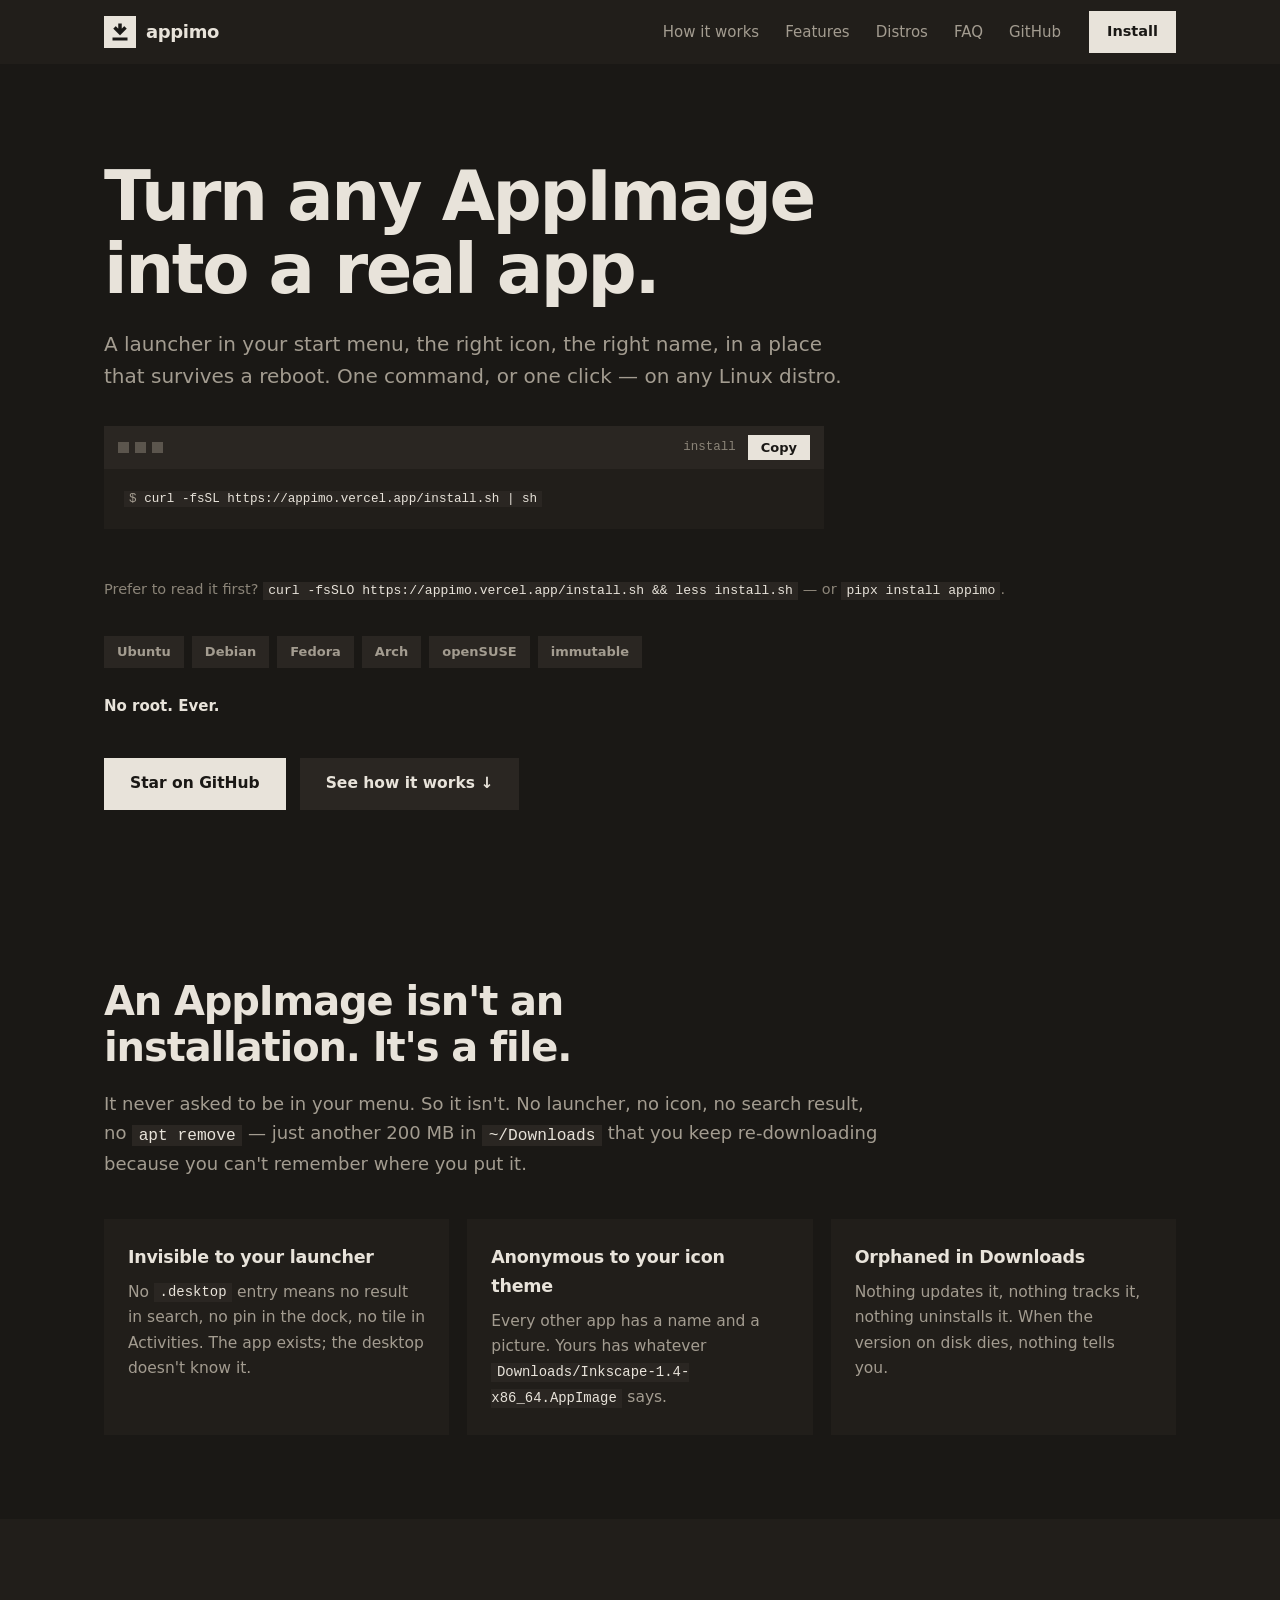
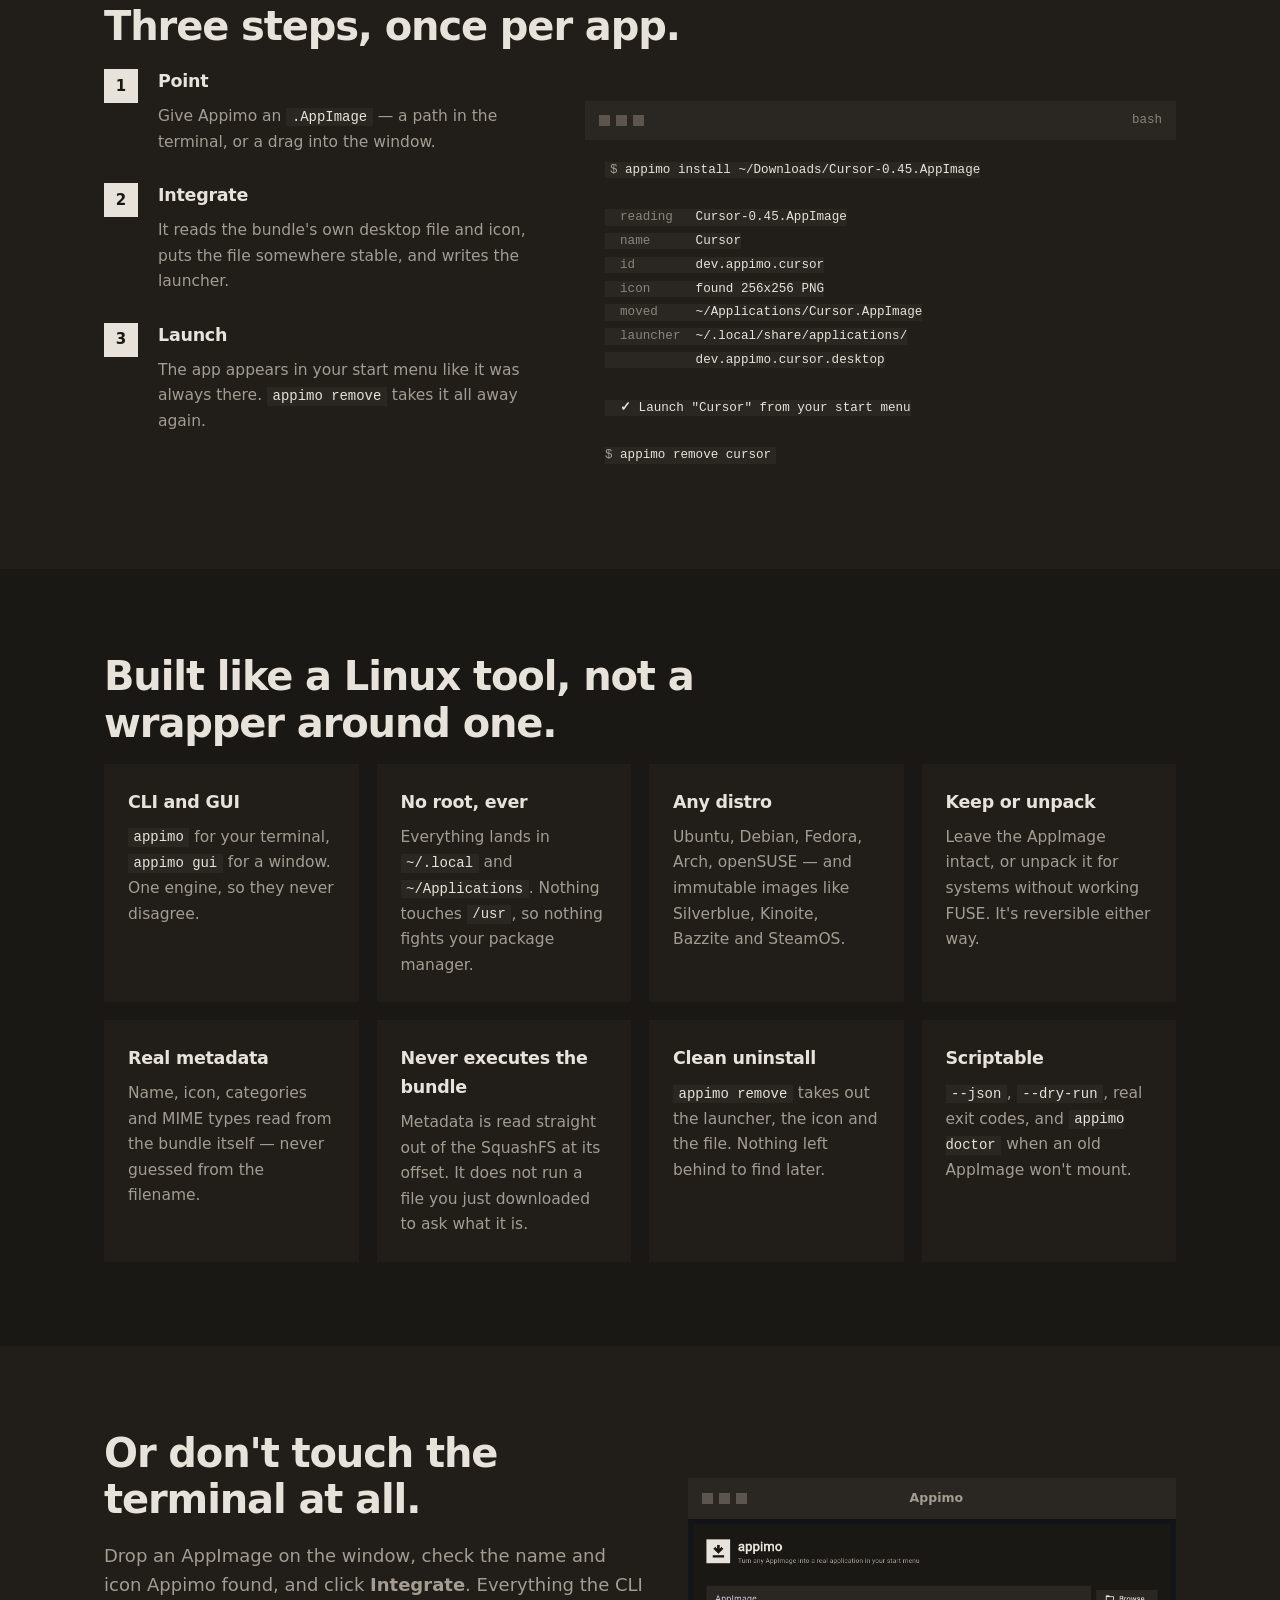
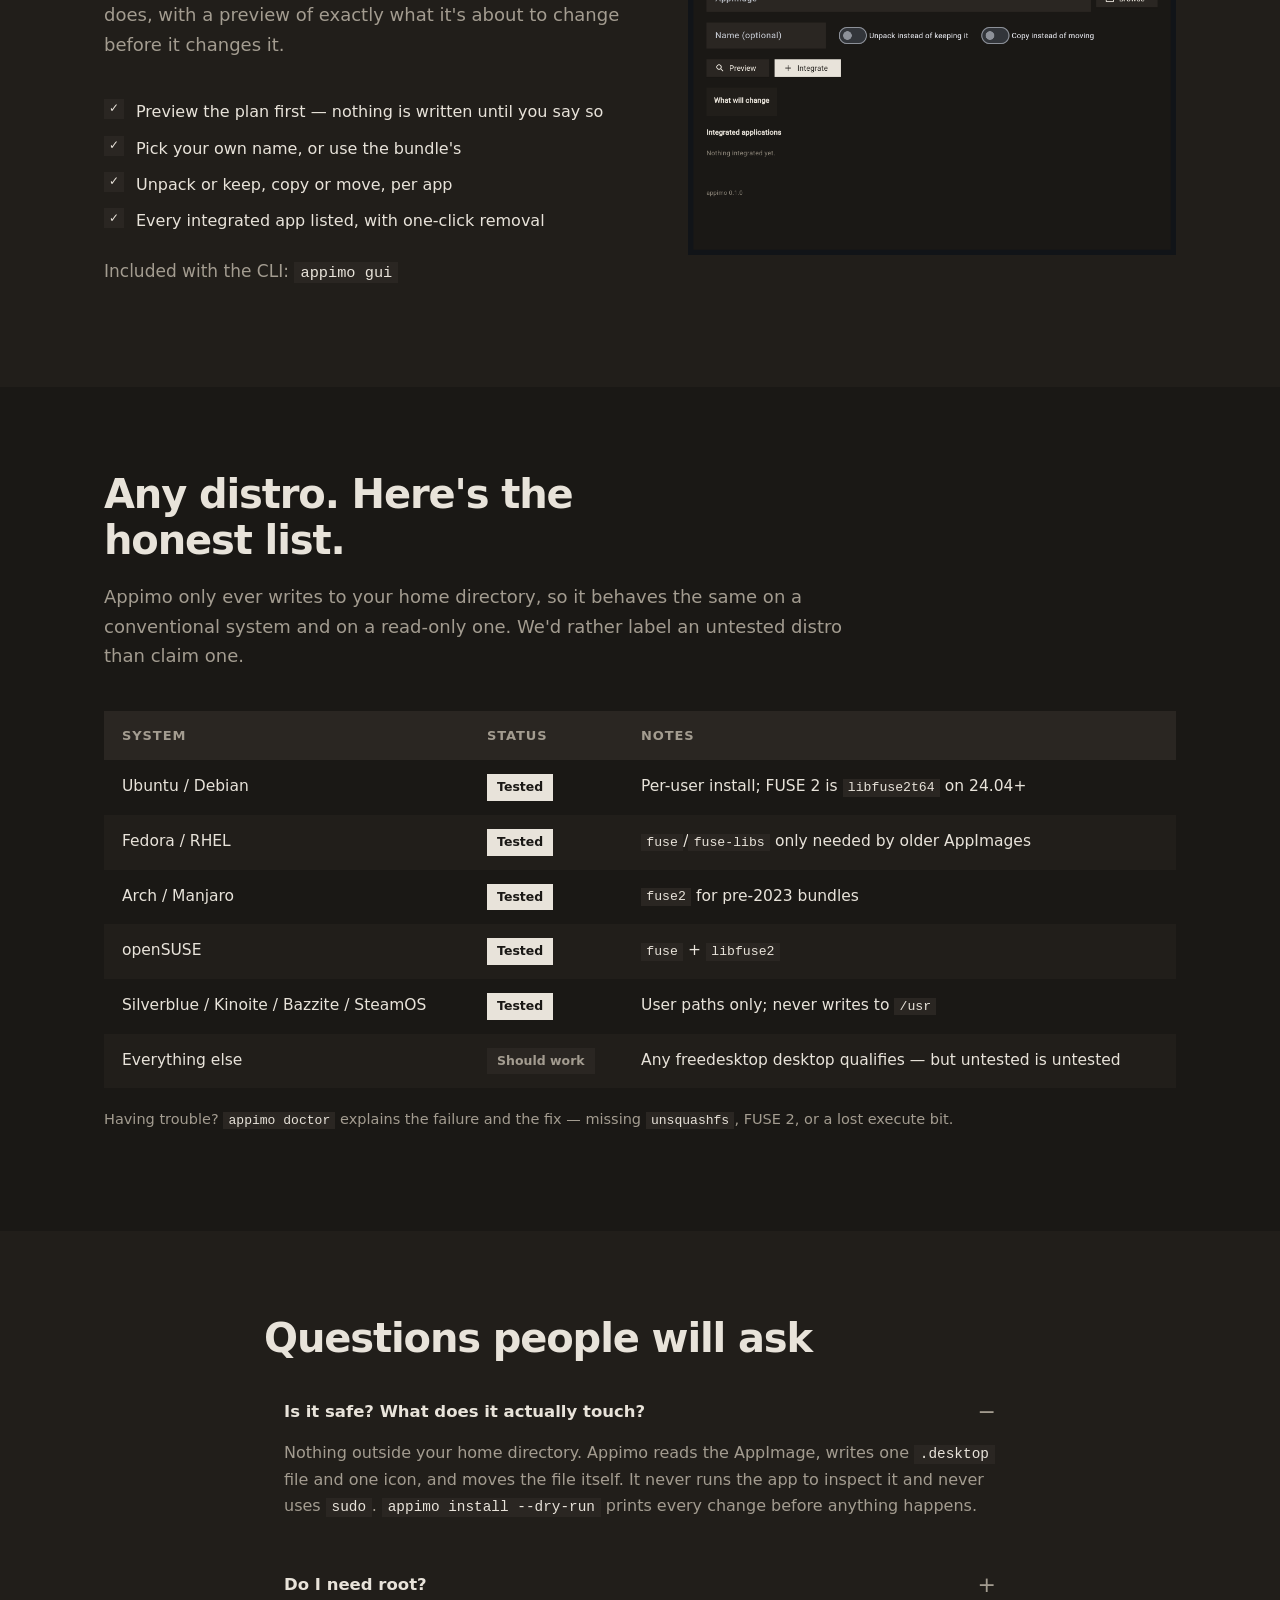
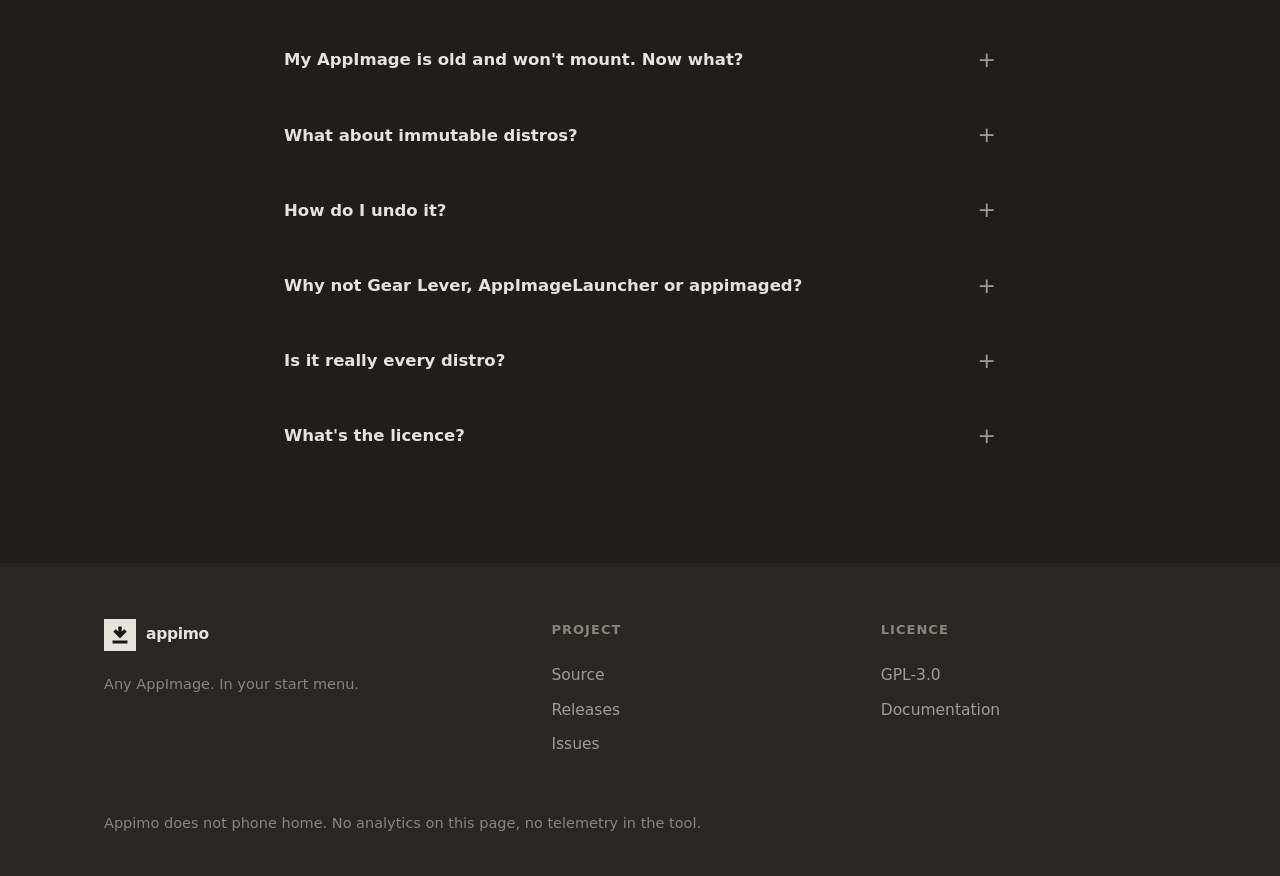
==== landing/index.html @ 6a542b8f "Appimo v0.1.0: CLI + GUI AppImage integrator, landing site, custom error pages - Fix icon extraction" ====
<!DOCTYPE html>
<html lang="en">
<head>
<meta charset="utf-8">
<meta name="viewport" content="width=device-width, initial-scale=1">
<title>Appimo — Turn any AppImage into a real app</title>
<meta name="description" content="Appimo gives any AppImage a launcher in your start menu, its own icon and a stable home. One command or one click, per-user, no root, on any Linux distro.">
<link rel="canonical" href="https://appimo.dev/">
<meta name="theme-color" content="#1A1815">

<meta property="og:type" content="website">
<meta property="og:url" content="https://appimo.dev/">
<meta property="og:title" content="Appimo — Turn any AppImage into a real app">
<meta property="og:description" content="A launcher in your start menu, the right icon, the right name. One command, or one click — on any Linux distro.">
<meta property="og:image" content="https://appimo.dev/assets/appimo-banner.png">
<meta property="og:image:width" content="1200">
<meta property="og:image:height" content="630">
<meta name="twitter:card" content="summary_large_image">
<meta name="twitter:title" content="Appimo — Turn any AppImage into a real app">
<meta name="twitter:description" content="A launcher in your start menu, the right icon, the right name. One command, or one click — on any Linux distro.">
<meta name="twitter:image" content="https://appimo.dev/assets/appimo-banner.png">

<link rel="icon" href="assets/favicon.svg" type="image/svg+xml">
<link rel="alternate icon" href="assets/favicon.ico" sizes="any">
<link rel="apple-touch-icon" href="assets/appimo-icon-180.png">
<link rel="manifest" href="site.webmanifest">
<link rel="stylesheet" href="styles.css">

<script type="application/ld+json">
{
  "@context": "https://schema.org",
  "@type": "SoftwareApplication",
  "name": "Appimo",
  "applicationCategory": "DeveloperApplication",
  "operatingSystem": "Linux",
  "license": "https://www.gnu.org/licenses/gpl-3.0.html",
  "description": "Turns any AppImage into a real, installed application with a launcher in the start menu.",
  "softwareVersion": "0.1.0",
  "offers": { "@type": "Offer", "price": "0", "priceCurrency": "USD" },
  "url": "https://appimo.dev/"
}
</script>
</head>
<body>

<a class="skip-link" href="#main">Skip to content</a>

<header class="site-header">
  <div class="wrap">
    <a class="brand" href="/">
      <img src="assets/appimo-icon-256.png" alt="" width="32" height="32">
      <span>appimo</span>
    </a>
    <nav class="nav" aria-label="Primary">
      <a href="#how">How it works</a>
      <a href="#features">Features</a>
      <a href="#distros">Distros</a>
      <a href="#faq">FAQ</a>
      <a href="https://github.com/appimo/appimo">GitHub</a>
    </nav>
    <a class="btn btn-primary btn-sm" href="#install">Install</a>
  </div>
</header>

<main id="main">

<!-- ── Hero ─────────────────────────────────────────────────────── -->
<section class="hero" id="install">
  <div class="wrap">
    <h1>Turn any AppImage<br>into a real app.</h1>

    <p class="lede">
      A launcher in your start menu, the right icon, the right name, in a place
      that survives a reboot. One command, or one click — on any Linux distro.
    </p>

    <div class="terminal" id="command">
      <div class="terminal-bar">
        <span class="dots" aria-hidden="true"><i></i><i></i><i></i></span>
        <span class="terminal-title">install</span>
        <button class="copy" type="button" data-copy="curl -fsSL https://appimo.vercel.app/install.sh | sh">
          <span class="copy-label">Copy</span>
        </button>
      </div>
      <pre><code><span class="prompt">$</span> curl -fsSL https://appimo.vercel.app/install.sh | sh</code></pre>
    </div>
    <p class="copy-status" role="status" aria-live="polite"></p>

    <p class="alt-install">
      Prefer to read it first?
      <code>curl -fsSLO https://appimo.vercel.app/install.sh &amp;&amp; less install.sh</code>
      — or <code>pipx install appimo</code>.
    </p>

    <ul class="chips" aria-label="Supported platforms">
      <li>Ubuntu</li><li>Debian</li><li>Fedora</li><li>Arch</li>
      <li>openSUSE</li><li>immutable</li>
    </ul>

    <p class="noroot">No root. Ever.</p>

    <div class="hero-cta">
      <a class="btn btn-primary" href="https://github.com/appimo/appimo">Star on GitHub</a>
      <a class="btn btn-ghost" href="#how">See how it works ↓</a>
    </div>
  </div>
</section>

<!-- ── Problem ──────────────────────────────────────────────────── -->
<section class="section" id="problem">
  <div class="wrap">
    <h2>An AppImage isn't an installation. It's a file.</h2>
    <p class="section-lede">
      It never asked to be in your menu. So it isn't. No launcher, no icon, no
      search result, no <code>apt remove</code> — just another 200 MB in
      <code>~/Downloads</code> that you keep re-downloading because you can't
      remember where you put it.
    </p>

    <div class="grid grid-3">
      <article class="card">
        <h3>Invisible to your launcher</h3>
        <p>No <code>.desktop</code> entry means no result in search, no pin in
        the dock, no tile in Activities. The app exists; the desktop doesn't
        know it.</p>
      </article>
      <article class="card">
        <h3>Anonymous to your icon theme</h3>
        <p>Every other app has a name and a picture. Yours has whatever
        <code>Downloads/Inkscape-1.4-x86_64.AppImage</code> says.</p>
      </article>
      <article class="card">
        <h3>Orphaned in Downloads</h3>
        <p>Nothing updates it, nothing tracks it, nothing uninstalls it. When
        the version on disk dies, nothing tells you.</p>
      </article>
    </div>
  </div>
</section>

<!-- ── How it works ─────────────────────────────────────────────── -->
<section class="section section-alt" id="how">
  <div class="wrap">
    <h2>Three steps, once per app.</h2>

    <div class="split">
      <ol class="steps">
        <li>
          <h3>Point</h3>
          <p>Give Appimo an <code>.AppImage</code> — a path in the terminal, or
          a drag into the window.</p>
        </li>
        <li>
          <h3>Integrate</h3>
          <p>It reads the bundle's own desktop file and icon, puts the file
          somewhere stable, and writes the launcher.</p>
        </li>
        <li>
          <h3>Launch</h3>
          <p>The app appears in your start menu like it was always there.
          <code>appimo remove</code> takes it all away again.</p>
        </li>
      </ol>

      <div class="terminal terminal-tall">
        <div class="terminal-bar">
          <span class="dots" aria-hidden="true"><i></i><i></i><i></i></span>
          <span class="terminal-title">bash</span>
        </div>
        <pre><code><span class="prompt">$</span> appimo install ~/Downloads/Cursor-0.45.AppImage

  <span class="k">reading</span>   Cursor-0.45.AppImage
  <span class="k">name</span>      Cursor
  <span class="k">id</span>        dev.appimo.cursor
  <span class="k">icon</span>      found 256x256 PNG
  <span class="k">moved</span>     ~/Applications/Cursor.AppImage
  <span class="k">launcher</span>  ~/.local/share/applications/
            dev.appimo.cursor.desktop

  <span class="ok">✓</span> Launch "Cursor" from your start menu

<span class="prompt">$</span> appimo remove cursor</code></pre>
      </div>
    </div>
  </div>
</section>

<!-- ── Features ─────────────────────────────────────────────────── -->
<section class="section" id="features">
  <div class="wrap">
    <h2>Built like a Linux tool, not a wrapper around one.</h2>

    <div class="grid grid-4">
      <article class="card">
        <h3>CLI and GUI</h3>
        <p><code>appimo</code> for your terminal, <code>appimo gui</code> for a
        window. One engine, so they never disagree.</p>
      </article>
      <article class="card">
        <h3>No root, ever</h3>
        <p>Everything lands in <code>~/.local</code> and
        <code>~/Applications</code>. Nothing touches <code>/usr</code>, so
        nothing fights your package manager.</p>
      </article>
      <article class="card">
        <h3>Any distro</h3>
        <p>Ubuntu, Debian, Fedora, Arch, openSUSE — and immutable images like
        Silverblue, Kinoite, Bazzite and SteamOS.</p>
      </article>
      <article class="card">
        <h3>Keep or unpack</h3>
        <p>Leave the AppImage intact, or unpack it for systems without working
        FUSE. It's reversible either way.</p>
      </article>
      <article class="card">
        <h3>Real metadata</h3>
        <p>Name, icon, categories and MIME types read from the bundle itself —
        never guessed from the filename.</p>
      </article>
      <article class="card">
        <h3>Never executes the bundle</h3>
        <p>Metadata is read straight out of the SquashFS at its offset. It does
        not run a file you just downloaded to ask what it is.</p>
      </article>
      <article class="card">
        <h3>Clean uninstall</h3>
        <p><code>appimo remove</code> takes out the launcher, the icon and the
        file. Nothing left behind to find later.</p>
      </article>
      <article class="card">
        <h3>Scriptable</h3>
        <p><code>--json</code>, <code>--dry-run</code>, real exit codes, and
        <code>appimo doctor</code> when an old AppImage won't mount.</p>
      </article>
    </div>
  </div>
</section>

<!-- ── GUI ──────────────────────────────────────────────────────── -->
<section class="section section-alt" id="gui">
  <div class="wrap">
    <div class="split split-reverse">
      <div>
        <h2>Or don't touch the terminal at all.</h2>
        <p class="section-lede">
          Drop an AppImage on the window, check the name and icon Appimo found,
          and click <strong>Integrate</strong>. Everything the CLI does, with a
          preview of exactly what it's about to change before it changes it.
        </p>
        <ul class="ticks">
          <li>Preview the plan first — nothing is written until you say so</li>
          <li>Pick your own name, or use the bundle's</li>
          <li>Unpack or keep, copy or move, per app</li>
          <li>Every integrated app listed, with one-click removal</li>
        </ul>
        <p class="muted">Included with the CLI: <code>appimo gui</code></p>
      </div>

      <figure class="window shot">
        <div class="window-bar">
          <span class="dots" aria-hidden="true"><i></i><i></i><i></i></span>
          <span class="window-title">Appimo</span>
        </div>
        <img src="assets/appimo-gui.png" width="900" height="620"
             alt="The Appimo graphical interface: a field to choose an AppImage, options to unpack or copy it, Preview and Integrate buttons, a panel showing what will change, and the list of integrated applications."
             loading="lazy" decoding="async">
      </figure>
    </div>
  </div>
</section>

<!-- ── Distros ──────────────────────────────────────────────────── -->
<section class="section" id="distros">
  <div class="wrap">
    <h2>Any distro. Here's the honest list.</h2>
    <p class="section-lede">
      Appimo only ever writes to your home directory, so it behaves the same on
      a conventional system and on a read-only one. We'd rather label an
      untested distro than claim one.
    </p>

    <div class="table-scroll">
      <table>
        <thead>
          <tr><th scope="col">System</th><th scope="col">Status</th><th scope="col">Notes</th></tr>
        </thead>
        <tbody>
          <tr><td>Ubuntu / Debian</td><td><span class="tag tag-ok">Tested</span></td><td>Per-user install; FUSE 2 is <code>libfuse2t64</code> on 24.04+</td></tr>
          <tr><td>Fedora / RHEL</td><td><span class="tag tag-ok">Tested</span></td><td><code>fuse</code>/<code>fuse-libs</code> only needed by older AppImages</td></tr>
          <tr><td>Arch / Manjaro</td><td><span class="tag tag-ok">Tested</span></td><td><code>fuse2</code> for pre-2023 bundles</td></tr>
          <tr><td>openSUSE</td><td><span class="tag tag-ok">Tested</span></td><td><code>fuse</code> + <code>libfuse2</code></td></tr>
          <tr><td>Silverblue / Kinoite / Bazzite / SteamOS</td><td><span class="tag tag-ok">Tested</span></td><td>User paths only; never writes to <code>/usr</code></td></tr>
          <tr><td>Everything else</td><td><span class="tag tag-mid">Should work</span></td><td>Any freedesktop desktop qualifies — but untested is untested</td></tr>
        </tbody>
      </table>
    </div>

    <p class="muted small">
      Having trouble? <code>appimo doctor</code> explains the failure and the
      fix — missing <code>unsquashfs</code>, FUSE 2, or a lost execute bit.
    </p>
  </div>
</section>

<!-- ── FAQ ──────────────────────────────────────────────────────── -->
<section class="section section-alt" id="faq">
  <div class="wrap wrap-narrow">
    <h2>Questions people will ask</h2>

    <details class="faq" open>
      <summary>Is it safe? What does it actually touch?</summary>
      <p>Nothing outside your home directory. Appimo reads the AppImage, writes
      one <code>.desktop</code> file and one icon, and moves the file itself.
      It never runs the app to inspect it and never uses <code>sudo</code>.
      <code>appimo install --dry-run</code> prints every change before
      anything happens.</p>
    </details>

    <details class="faq">
      <summary>Do I need root?</summary>
      <p>No. That's a hard rule, not a preference. A GUI app running as root is
      a security problem, and it creates root-owned files in your home
      directory. Appimo refuses to run as root rather than risk either.</p>
    </details>

    <details class="faq">
      <summary>My AppImage is old and won't mount. Now what?</summary>
      <p>FUSE 2 was dropped from some newer systems, and pre-2023 AppImages
      still want it. Appimo detects that and offers <code>--extract</code>
      instead of mount, or tells you which FUSE package your distro needs.
      <code>appimo doctor</code> explains the failure instead of dumping a
      mount error.</p>
    </details>

    <details class="faq">
      <summary>What about immutable distros?</summary>
      <p>That's the case Appimo is designed around: everything is per-user, so
      it works the same on Silverblue or Bazzite as it does on Arch. Only your
      application file's location changes. Nothing writes to <code>/usr</code>.</p>
    </details>

    <details class="faq">
      <summary>How do I undo it?</summary>
      <p><code>appimo remove &lt;name&gt;</code>. The launcher, the icon and
      the AppImage go away. Keep the file with <code>--keep-files</code>.</p>
    </details>

    <details class="faq">
      <summary>Why not Gear Lever, AppImageLauncher or appimaged?</summary>
      <p>They're good, and we've learned from them. Gear Lever is a GUI that
      also has a CLI; AppImageLauncher installs as a system package with deep
      hooks; <code>appimaged</code> watches directories behind your back.
      Appimo's bet is different: a first-class CLI for scripted and headless
      use, a GUI for everyone else, everything per-user, explicit about what it
      changes, and honest when it can't.</p>
    </details>

    <details class="faq">
      <summary>Is it really every distro?</summary>
      <p>It should be: only the freedesktop XDG directories are involved, which
      every desktop honours. The table above separates what we've actually
      tested from what we merely expect to work, and we'll update it as
      reports come in.</p>
    </details>

    <details class="faq">
      <summary>What's the licence?</summary>
      <p>GPL-3.0. Fork it, package it, ship it. See
      <a href="https://github.com/appimo/appimo">the repository</a>.</p>
    </details>
  </div>
</section>

</main>

<footer class="site-footer">
  <div class="wrap">
    <div class="footer-grid">
      <div>
        <a class="brand" href="/">
          <img src="assets/appimo-icon-256.png" alt="" width="32" height="32">
          <span>appimo</span>
        </a>
        <p class="muted small">Any AppImage. In your start menu.</p>
      </div>
      <nav aria-label="Docs">
        <h4>Project</h4>
        <a href="https://github.com/appimo/appimo">Source</a>
        <a href="https://github.com/appimo/appimo/releases">Releases</a>
        <a href="https://github.com/appimo/appimo/issues">Issues</a>
      </nav>
      <nav aria-label="Legal">
        <h4>Licence</h4>
        <a href="https://www.gnu.org/licenses/gpl-3.0.html">GPL-3.0</a>
        <a href="https://github.com/appimo/appimo/blob/main/docs/">Documentation</a>
      </nav>
    </div>
    <p class="muted small footer-note">
      Appimo does not phone home. No analytics on this page, no telemetry in the
      tool.
    </p>
  </div>
</footer>

<script src="app.js" defer></script>
</body>
</html>
---- landing/styles.css ----
/* Appimo — landing page
 *
 * Design language: flat, sharp corners, no borders, no shadows, no gradients,
 * one warm monochrome hue family on dark surfaces.
 *
 * Separation is achieved by tone steps (--bg -> --surface -> --surface-2) and
 * spacing, never by outlines. Contrast is verified against WCAG AA:
 *   paper  #E8E3DA on bg  #1A1815  = 7.96:1
 *   muted  #A39C90 on bg  #1A1815  = 5.50:1
 *   faint  #8B8478 on bg  #1A1815  = 4.72:1
 */

:root {
  /* The whole palette. One hue family, warm neutral, no accent colour. */
  --bg: #1A1815;
  --surface: #211E1A;
  --surface-2: #2A2622;
  --paper: #E8E3DA;
  --muted: #A39C90;
  --faint: #8B8478;
  --on-paper: #1A1815;

  --wrap: 1120px;

  --font: system-ui, -apple-system, "Segoe UI", Roboto, "Noto Sans", Ubuntu,
    Cantarell, "Helvetica Neue", Arial, sans-serif;
  --mono: ui-monospace, SFMono-Regular, "SF Mono", Menlo, Consolas,
    "Liberation Mono", monospace;
}

*, *::before, *::after { box-sizing: border-box; }

html {
  scroll-behavior: smooth;
  -webkit-text-size-adjust: 100%;
}

@media (prefers-reduced-motion: reduce) {
  html { scroll-behavior: auto; }
  *, *::before, *::after {
    animation-duration: 0.01ms !important;
    transition-duration: 0.01ms !important;
  }
}

body {
  margin: 0;
  font-family: var(--font);
  font-size: 17px;
  line-height: 1.65;
  color: var(--paper);
  background: var(--bg);
  -webkit-font-smoothing: antialiased;
}

img { max-width: 100%; height: auto; display: block; }

a { color: var(--paper); text-decoration: underline; text-underline-offset: 3px; }
a:hover { color: var(--muted); }

code {
  font-family: var(--mono);
  font-size: 0.9em;
  background: var(--surface-2);
  color: var(--paper);
  padding: 0.1em 0.4em;
}

:focus-visible {
  outline: 2px solid var(--paper);
  outline-offset: 3px;
}

.skip-link {
  position: absolute;
  left: -9999px;
  top: 0;
  background: var(--paper);
  color: var(--on-paper);
  padding: 10px 18px;
  font-weight: 600;
  z-index: 100;
}
.skip-link:focus { left: 0; }

.wrap { max-width: var(--wrap); margin: 0 auto; padding: 0 24px; }
.wrap-narrow { max-width: 800px; }

/* ── Header ─────────────────────────────────────────────────────── */

.site-header {
  position: sticky;
  top: 0;
  z-index: 50;
  background: var(--surface);
}

.site-header .wrap {
  display: flex;
  align-items: center;
  gap: 28px;
  height: 64px;
}

.brand {
  display: inline-flex;
  align-items: center;
  gap: 10px;
  font-weight: 700;
  font-size: 18px;
  letter-spacing: -0.02em;
  color: var(--paper);
  text-decoration: none;
}
.brand:hover { color: var(--muted); }

.nav {
  display: flex;
  gap: 26px;
  margin-left: auto;
  font-size: 15px;
}
.nav a { color: var(--muted); text-decoration: none; }
.nav a:hover { color: var(--paper); }

/* ── Buttons ────────────────────────────────────────────────────── */

.btn {
  display: inline-flex;
  align-items: center;
  justify-content: center;
  gap: 8px;
  padding: 13px 26px;
  font-size: 15.5px;
  font-weight: 600;
  font-family: inherit;
  text-decoration: none;
  cursor: pointer;
  border: 0;
  border-radius: 0;
  transition: opacity 0.12s ease;
}
.btn:hover { transform: none; }

/* Flat: a solid block of the light tone. No gradient, no shadow. */
.btn-primary { background: var(--paper); color: var(--on-paper); }
.btn-primary:hover { color: var(--on-paper); opacity: 0.84; }

.btn-ghost { background: var(--surface-2); color: var(--paper); }
.btn-ghost:hover { color: var(--paper); opacity: 0.8; }

.btn-sm { padding: 9px 18px; font-size: 14.5px; }

/* ── Hero ───────────────────────────────────────────────────────── */

.hero {
  background: var(--bg);
  color: var(--paper);
  padding: 96px 0 84px;
}

.pill {
  display: inline-block;
  font-size: 12.5px;
  font-weight: 600;
  letter-spacing: 0.04em;
  padding: 6px 14px;
  background: var(--surface-2);
  color: var(--muted);
}

.hero h1 {
  font-size: clamp(2.5rem, 6.2vw, 4.3rem);
  line-height: 1.06;
  letter-spacing: -0.035em;
  font-weight: 750;
  margin: 0;
  max-width: 16ch;
  color: var(--paper);
}

.lede {
  font-size: clamp(1.05rem, 1.7vw, 1.25rem);
  line-height: 1.6;
  color: var(--muted);
  max-width: 60ch;
  margin: 22px 0 0;
}

.hero-cta { display: flex; flex-wrap: wrap; gap: 14px; margin-top: 40px; }

.chips {
  display: flex;
  flex-wrap: wrap;
  gap: 8px;
  list-style: none;
  padding: 0;
  margin: 34px 0 0;
}
.chips li {
  font-size: 13px;
  font-weight: 600;
  padding: 5px 13px;
  background: var(--surface-2);
  color: var(--muted);
}

.noroot {
  margin: 26px 0 0;
  font-weight: 700;
  font-size: 15px;
  color: var(--paper);
}

/* ── Terminal ───────────────────────────────────────────────────── */

.terminal {
  background: var(--surface);
  overflow: hidden;
  margin-top: 34px;
  max-width: 720px;
}

.terminal-bar {
  display: flex;
  align-items: center;
  gap: 12px;
  padding: 9px 14px;
  background: var(--surface-2);
}

/* Monochrome: the window dots lose their traffic-light colours. */
.dots { display: inline-flex; gap: 6px; }
.dots i {
  width: 11px;
  height: 11px;
  background: var(--faint);
  opacity: 0.5;
}

.terminal-title {
  font-family: var(--mono);
  font-size: 12.5px;
  color: var(--faint);
  margin-left: auto;
}

.copy {
  font-family: inherit;
  font-size: 13px;
  font-weight: 600;
  color: var(--on-paper);
  background: var(--paper);
  border: 0;
  padding: 5px 13px;
  cursor: pointer;
  transition: opacity 0.15s ease;
}
.copy:hover { opacity: 0.84; }
.copy.is-done { background: var(--muted); }

.terminal pre {
  margin: 0;
  padding: 18px 20px;
  overflow-x: auto;
  font-family: var(--mono);
  font-size: 14px;
  line-height: 1.7;
  color: var(--paper);
}
.terminal .prompt { color: var(--muted); user-select: none; }
.terminal .k { color: var(--faint); }
.terminal .ok { color: var(--paper); font-weight: 700; }

.terminal-tall { max-width: none; }

.copy-status {
  min-height: 1.4em;
  margin: 10px 0 0;
  font-size: 14px;
  color: var(--muted);
}

.alt-install {
  margin: 20px 0 0;
  font-size: 14.5px;
  color: var(--faint);
}
.alt-install code { background: var(--surface-2); color: var(--paper); }

/* ── Sections ───────────────────────────────────────────────────── */

.section { padding: 84px 0; background: var(--bg); }
.section-alt { background: var(--surface); }

h2 {
  font-size: clamp(1.75rem, 3.2vw, 2.5rem);
  line-height: 1.16;
  letter-spacing: -0.028em;
  font-weight: 720;
  margin: 0 0 18px;
  max-width: 22ch;
  color: var(--paper);
}

.section-lede {
  font-size: 18px;
  color: var(--muted);
  max-width: 68ch;
  margin: 0 0 40px;
}

h3 {
  font-size: 17.5px;
  font-weight: 650;
  letter-spacing: -0.015em;
  margin: 0 0 8px;
  color: var(--paper);
}

.muted { color: var(--muted); }
.small { font-size: 14.5px; }

/* ── Grids and cards ────────────────────────────────────────────── */

.grid { display: grid; gap: 18px; }
.grid-3 { grid-template-columns: repeat(auto-fit, minmax(260px, 1fr)); }
.grid-4 { grid-template-columns: repeat(auto-fit, minmax(230px, 1fr)); }

/* Tone step, not an outline. */
.card {
  background: var(--surface);
  padding: 24px;
}
.section-alt .card { background: var(--bg); }

.card p { margin: 0; font-size: 15.5px; color: var(--muted); }

/* ── Split layouts ──────────────────────────────────────────────── */

.split {
  display: grid;
  grid-template-columns: 0.85fr 1.15fr;
  gap: 44px;
  align-items: start;
}
.split-reverse { grid-template-columns: 1.05fr 0.95fr; align-items: center; }

@media (max-width: 900px) {
  .split, .split-reverse { grid-template-columns: 1fr; gap: 34px; }
  .nav { display: none; }
  .hero { padding: 64px 0 56px; }
}

.steps {
  list-style: none;
  counter-reset: step;
  padding: 0;
  margin: 0;
  display: grid;
  gap: 26px;
}
.steps li {
  counter-increment: step;
  position: relative;
  padding-left: 54px;
}
.steps li::before {
  content: counter(step);
  position: absolute;
  left: 0;
  top: 2px;
  width: 34px;
  height: 34px;
  background: var(--paper);
  color: var(--on-paper);
  font-weight: 700;
  font-size: 15px;
  display: grid;
  place-items: center;
}
.steps p { margin: 0; font-size: 15.5px; color: var(--muted); }

/* ── Window / screenshot ────────────────────────────────────────── */

.window {
  margin: 0;
  background: var(--surface-2);
  overflow: hidden;
}
.window-bar {
  display: flex;
  align-items: center;
  gap: 12px;
  padding: 10px 14px;
  background: var(--surface-2);
}
.window-title {
  font-size: 12.5px;
  color: var(--muted);
  font-weight: 600;
  margin: 0 auto;
  transform: translateX(-24px);
}

/* ── Ticks ──────────────────────────────────────────────────────── */

.ticks { list-style: none; padding: 0; margin: 0 0 22px; display: grid; gap: 10px; }
.ticks li {
  position: relative;
  padding-left: 32px;
  font-size: 16px;
  color: var(--paper);
}
.ticks li::before {
  content: "✓";
  position: absolute;
  left: 0;
  top: 0;
  width: 20px;
  height: 20px;
  background: var(--surface-2);
  color: var(--paper);
  font-size: 12px;
  font-weight: 700;
  display: grid;
  place-items: center;
}

/* ── Table ──────────────────────────────────────────────────────── */

.table-scroll { overflow-x: auto; margin-bottom: 20px; }

table {
  width: 100%;
  border-collapse: collapse;
  background: var(--bg);
  font-size: 15.5px;
}
th, td {
  text-align: left;
  padding: 14px 18px;
  vertical-align: top;
}
th {
  background: var(--surface-2);
  font-size: 13px;
  text-transform: uppercase;
  letter-spacing: 0.07em;
  color: var(--muted);
}
/* Zebra tone instead of row rules. */
tbody tr:nth-child(even) { background: var(--surface); }
td code { font-size: 0.85em; }

.tag {
  display: inline-block;
  font-size: 12.5px;
  font-weight: 700;
  padding: 3px 10px;
  white-space: nowrap;
}
/* Monochrome hierarchy: solid = confirmed, recessed = expected. */
.tag-ok { background: var(--paper); color: var(--on-paper); }
.tag-mid { background: var(--surface-2); color: var(--muted); }

/* ── FAQ ────────────────────────────────────────────────────────── */

.faq {
  background: var(--surface);
  padding: 4px 20px;
  margin-bottom: 10px;
}
.faq summary {
  cursor: pointer;
  font-weight: 650;
  font-size: 16.5px;
  padding: 15px 0;
  list-style: none;
  position: relative;
  padding-right: 30px;
  color: var(--paper);
}
.faq summary::-webkit-details-marker { display: none; }
.faq summary::after {
  content: "+";
  position: absolute;
  right: 0;
  top: 50%;
  transform: translateY(-50%);
  font-size: 22px;
  color: var(--muted);
  font-weight: 400;
}
.faq[open] summary::after { content: "−"; }
.faq p { margin: 0 0 18px; color: var(--muted); font-size: 16px; }
.faq a { color: var(--paper); }

/* ── Footer ─────────────────────────────────────────────────────── */

.site-footer {
  background: var(--surface-2);
  color: var(--muted);
  padding: 56px 0 40px;
}
.site-footer .brand { color: var(--paper); }
.site-footer .brand:hover { color: var(--muted); }

.footer-grid {
  display: grid;
  grid-template-columns: 1.4fr 1fr 1fr;
  gap: 34px;
  padding-bottom: 30px;
}
.footer-grid h4 {
  font-size: 13px;
  text-transform: uppercase;
  letter-spacing: 0.08em;
  color: var(--faint);
  margin: 0 0 14px;
}
.footer-grid nav { display: flex; flex-direction: column; gap: 9px; }
.footer-grid a { color: var(--muted); text-decoration: none; font-size: 15.5px; }
.footer-grid a:hover { color: var(--paper); }
.footer-grid .muted { color: var(--faint); }  .footer-note { margin: 24px 0 0; color: var(--faint); }

/* ── Not-found page (404 / 203) ──────────────────────────────── */

.not-found {
  min-height: 60vh;
  display: flex;
  align-items: center;
  padding: 96px 0 72px;
}

.not-found h1 {
  margin: 22px 0 0;
  font-size: clamp(2rem, 5vw, 3.2rem);
  line-height: 1.1;
  letter-spacing: -0.03em;
  font-weight: 740;
  color: var(--paper);
}

.not-found .btn { margin-top: 34px; }

.not-found .btn + .btn { margin-left: 12px; }

@media (max-width: 600px) {
  .not-found .btn + .btn { margin-left: 0; margin-top: 12px; }
  .not-found { padding: 72px 0 56px; }
}

@media (max-width: 760px) {
  .footer-grid { grid-template-columns: 1fr; gap: 26px; }
  body { font-size: 16px; }
  .section { padding: 60px 0; }
}
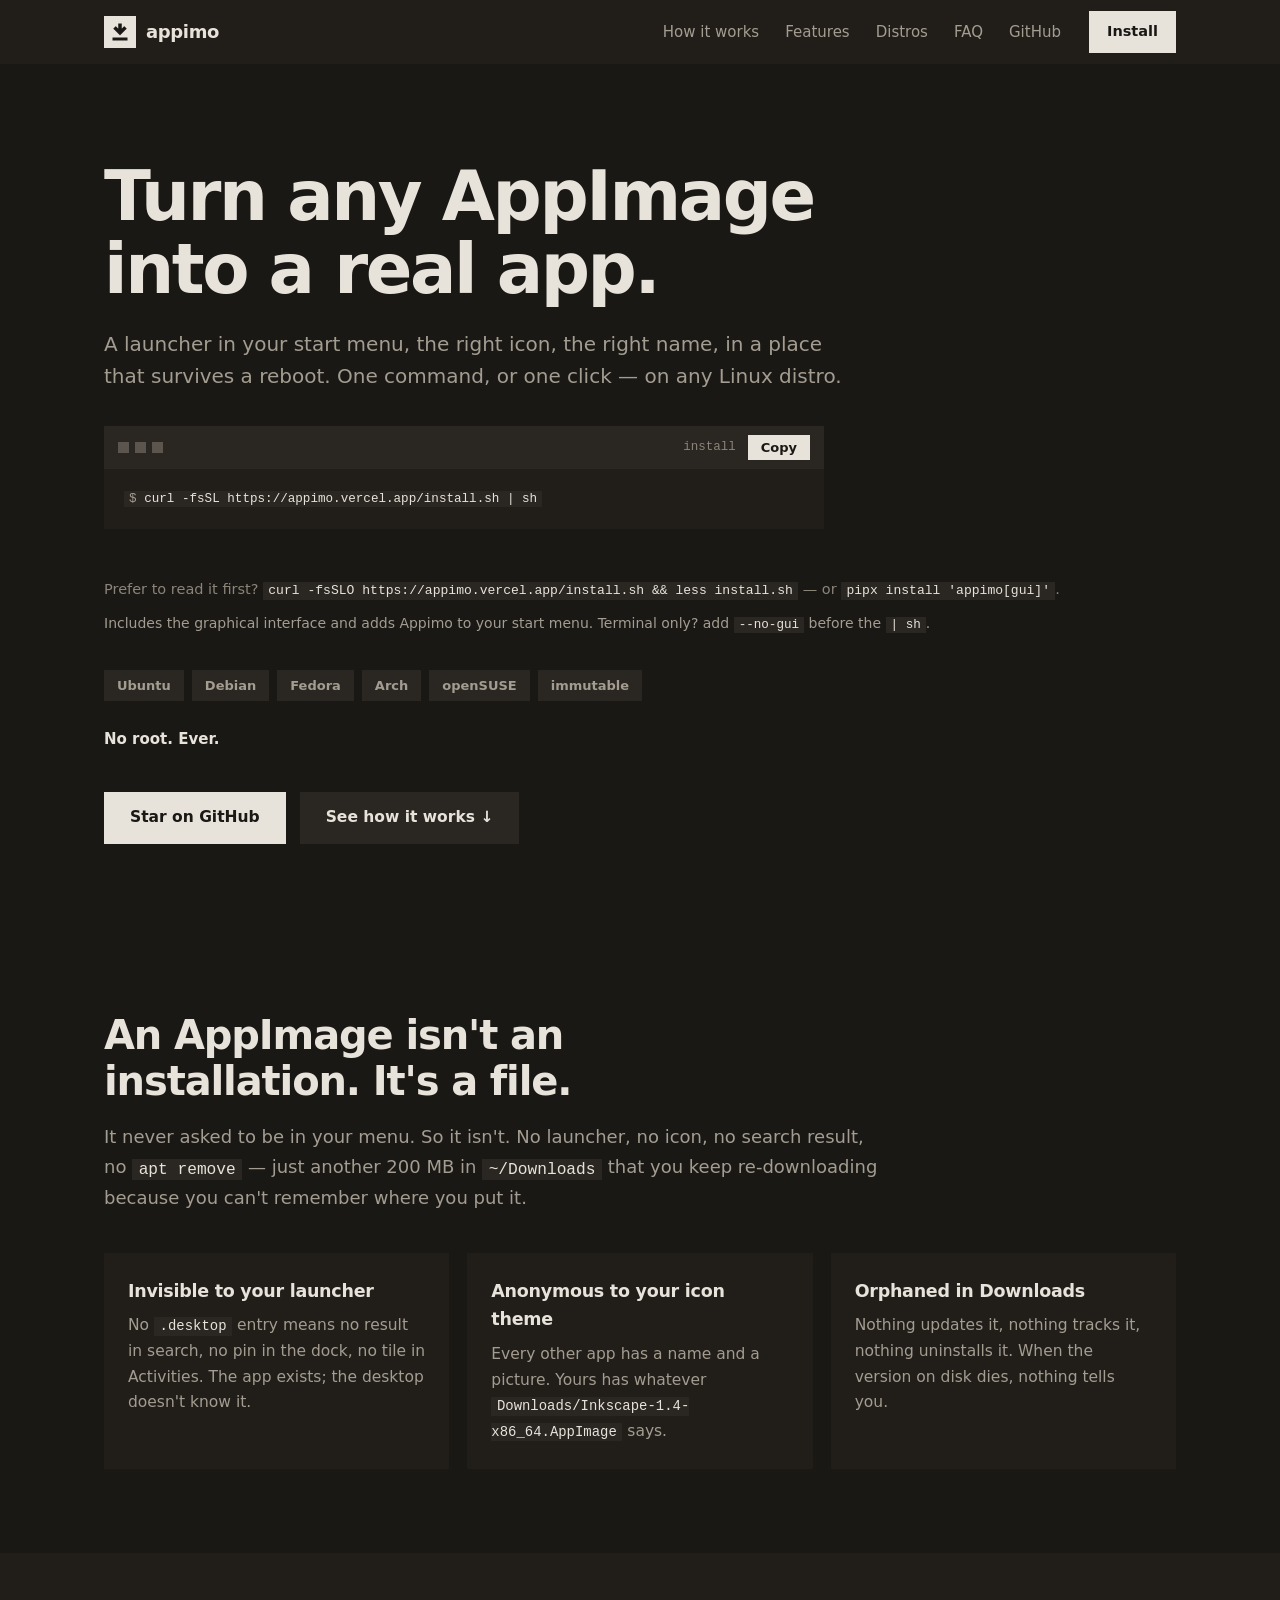
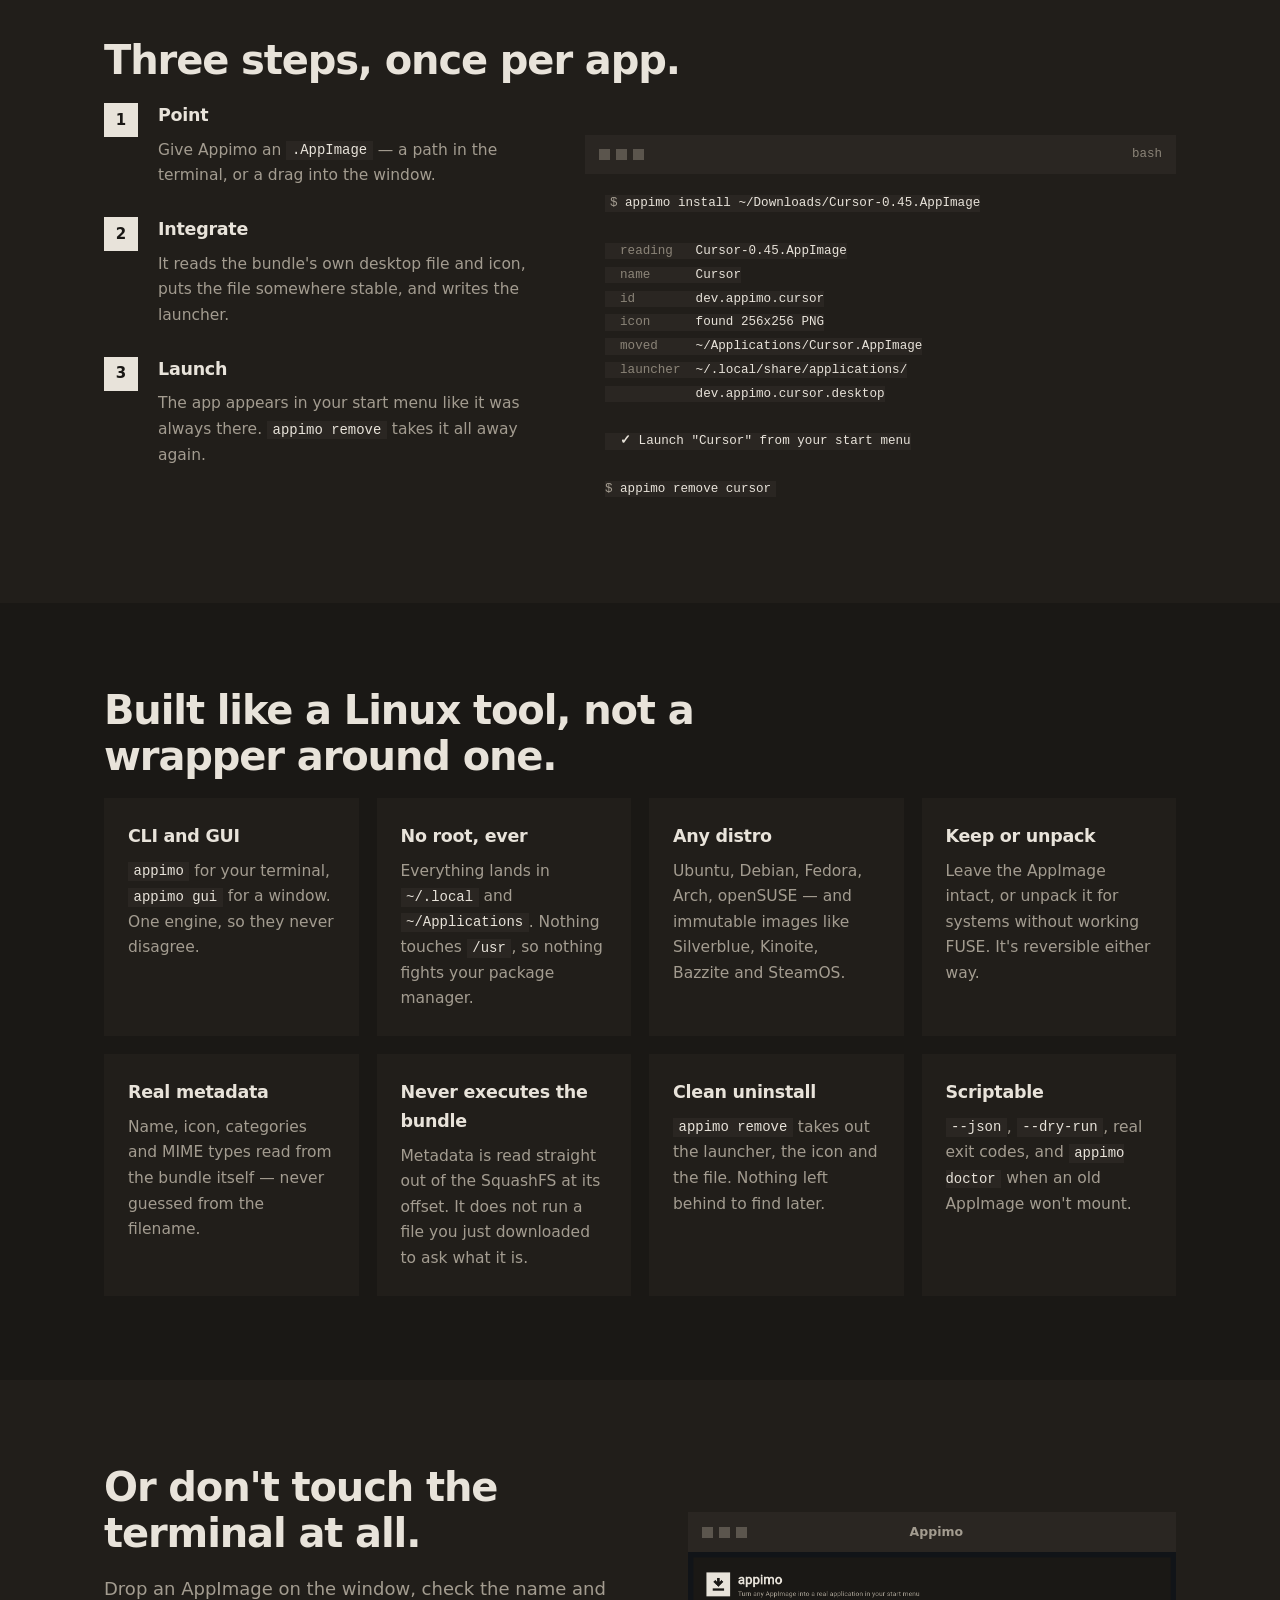
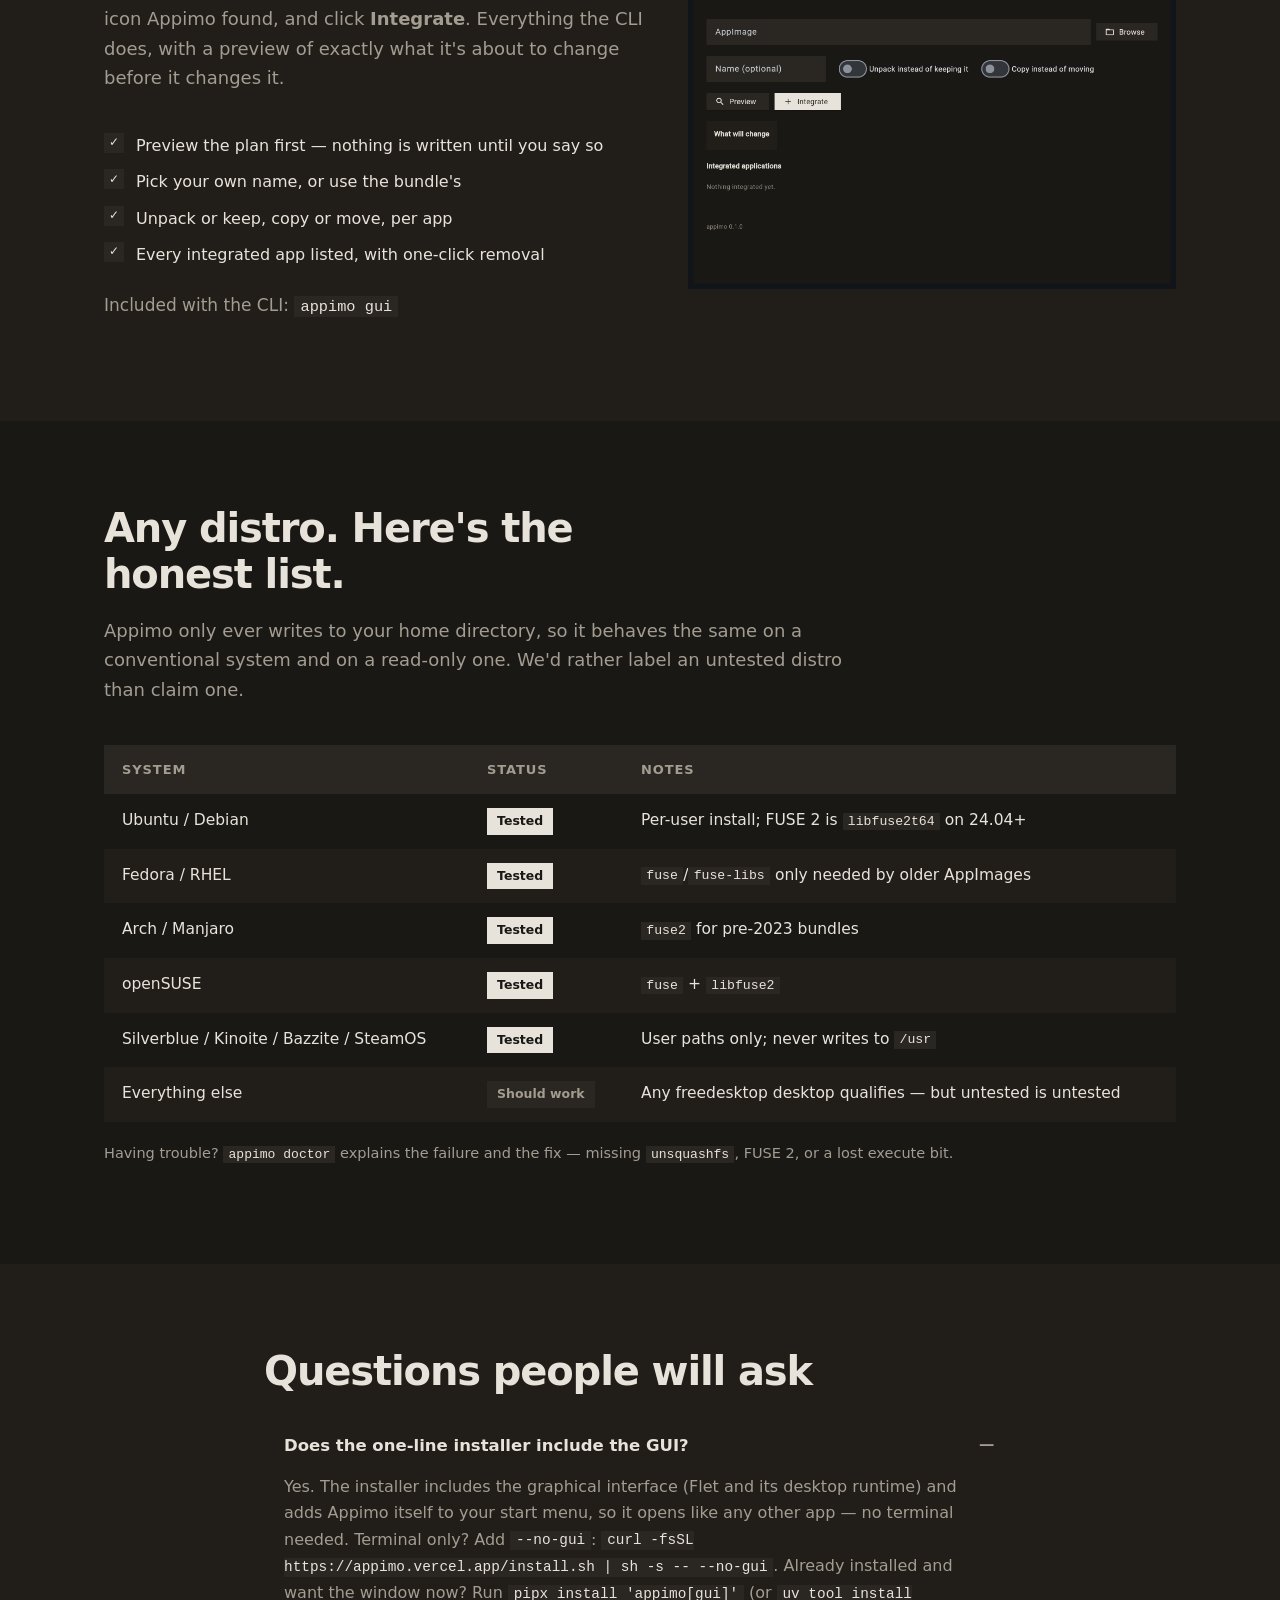
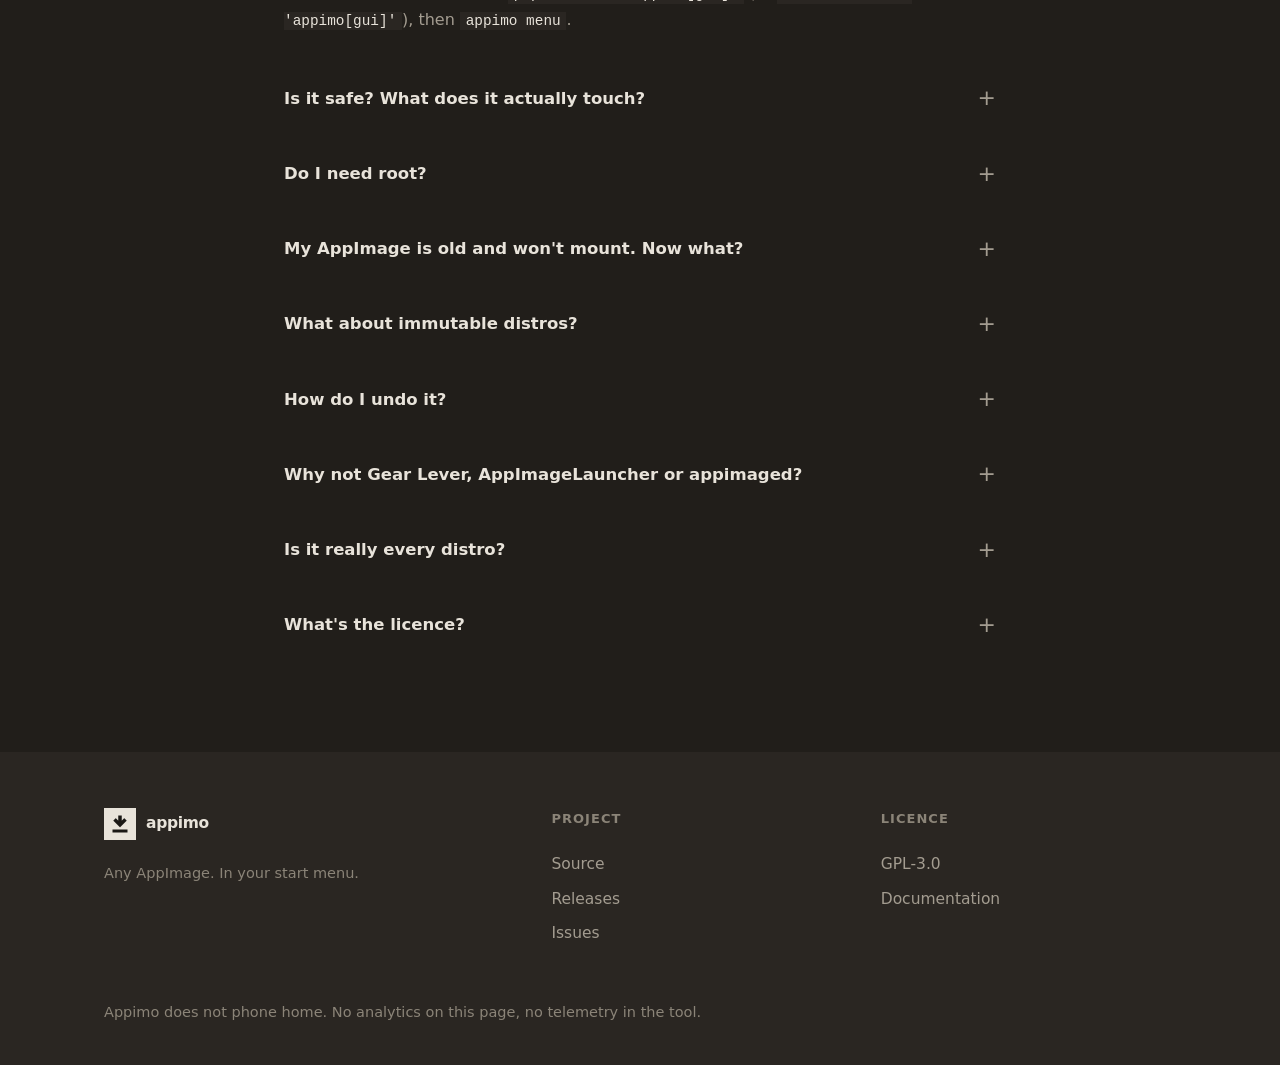
==== commit f55d0de8: "GUI by default, flet-desktop runtime, appimo menu command - installer includes the [gui] extra by de" ====
--- a/landing/index.html
+++ b/landing/index.html
@@ -56,7 +56,7 @@
       <a href="#features">Features</a>
       <a href="#distros">Distros</a>
       <a href="#faq">FAQ</a>
-      <a href="https://github.com/appimo/appimo">GitHub</a>
+      <a href="https://github.com/Shadow-457/appimo">GitHub</a>
     </nav>
     <a class="btn btn-primary btn-sm" href="#install">Install</a>
   </div>
@@ -89,7 +89,11 @@
     <p class="alt-install">
       Prefer to read it first?
       <code>curl -fsSLO https://appimo.vercel.app/install.sh &amp;&amp; less install.sh</code>
-      — or <code>pipx install appimo</code>.
+      — or <code>pipx install 'appimo[gui]'</code>.
+    </p>
+    <p class="copy-status" role="note">
+      Includes the graphical interface and adds Appimo to your start menu.
+      Terminal only? add <code>--no-gui</code> before the <code>| sh</code>.
     </p>
 
     <ul class="chips" aria-label="Supported platforms">
@@ -100,7 +104,7 @@
     <p class="noroot">No root. Ever.</p>
 
     <div class="hero-cta">
-      <a class="btn btn-primary" href="https://github.com/appimo/appimo">Star on GitHub</a>
+      <a class="btn btn-primary" href="https://github.com/Shadow-457/appimo">Star on GitHub</a>
       <a class="btn btn-ghost" href="#how">See how it works ↓</a>
     </div>
   </div>
@@ -308,6 +312,19 @@
     <h2>Questions people will ask</h2>
 
     <details class="faq" open>
+      <summary>Does the one-line installer include the GUI?</summary>
+      <p>Yes. The installer includes the graphical interface (Flet and its
+      desktop runtime) and adds Appimo itself to your start menu, so it opens
+      like any other app — no terminal needed. Terminal only? Add
+      <code>--no-gui</code>:
+      <code>curl -fsSL https://appimo.vercel.app/install.sh | sh -s -- --no-gui</code>.
+      Already installed and want the window now? Run
+      <code>pipx install 'appimo[gui]'</code> (or
+      <code>uv tool install 'appimo[gui]'</code>), then <code>appimo menu</code>.
+      </p>
+    </details>
+
+    <details class="faq">
       <summary>Is it safe? What does it actually touch?</summary>
       <p>Nothing outside your home directory. Appimo reads the AppImage, writes
       one <code>.desktop</code> file and one icon, and moves the file itself.
@@ -366,7 +383,7 @@
     <details class="faq">
       <summary>What's the licence?</summary>
       <p>GPL-3.0. Fork it, package it, ship it. See
-      <a href="https://github.com/appimo/appimo">the repository</a>.</p>
+      <a href="https://github.com/Shadow-457/appimo">the repository</a>.</p>
     </details>
   </div>
 </section>
@@ -385,14 +402,14 @@
       </div>
       <nav aria-label="Docs">
         <h4>Project</h4>
-        <a href="https://github.com/appimo/appimo">Source</a>
-        <a href="https://github.com/appimo/appimo/releases">Releases</a>
-        <a href="https://github.com/appimo/appimo/issues">Issues</a>
+        <a href="https://github.com/Shadow-457/appimo">Source</a>
+        <a href="https://github.com/Shadow-457/appimo/releases">Releases</a>
+        <a href="https://github.com/Shadow-457/appimo/issues">Issues</a>
       </nav>
       <nav aria-label="Legal">
         <h4>Licence</h4>
         <a href="https://www.gnu.org/licenses/gpl-3.0.html">GPL-3.0</a>
-        <a href="https://github.com/appimo/appimo/blob/main/docs/">Documentation</a>
+        <a href="https://github.com/Shadow-457/appimo/blob/main/docs/">Documentation</a>
       </nav>
     </div>
     <p class="muted small footer-note">
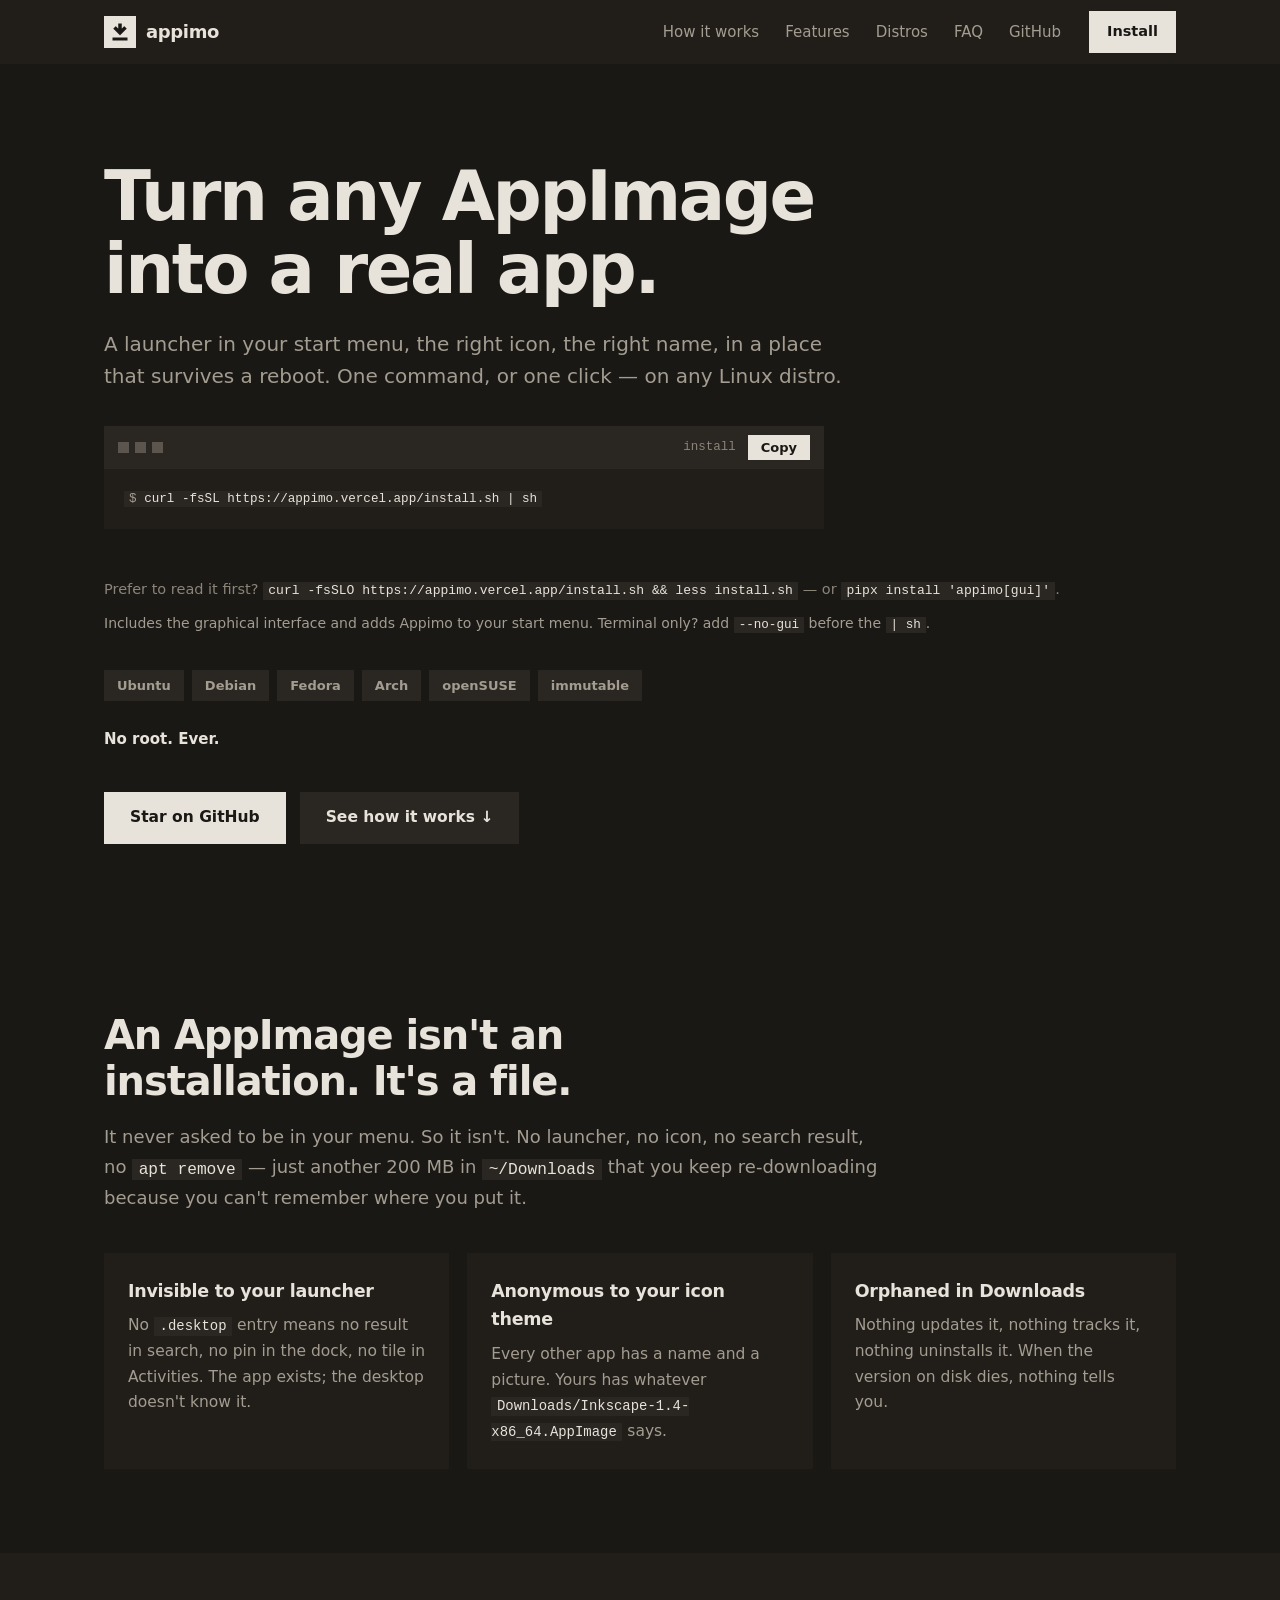
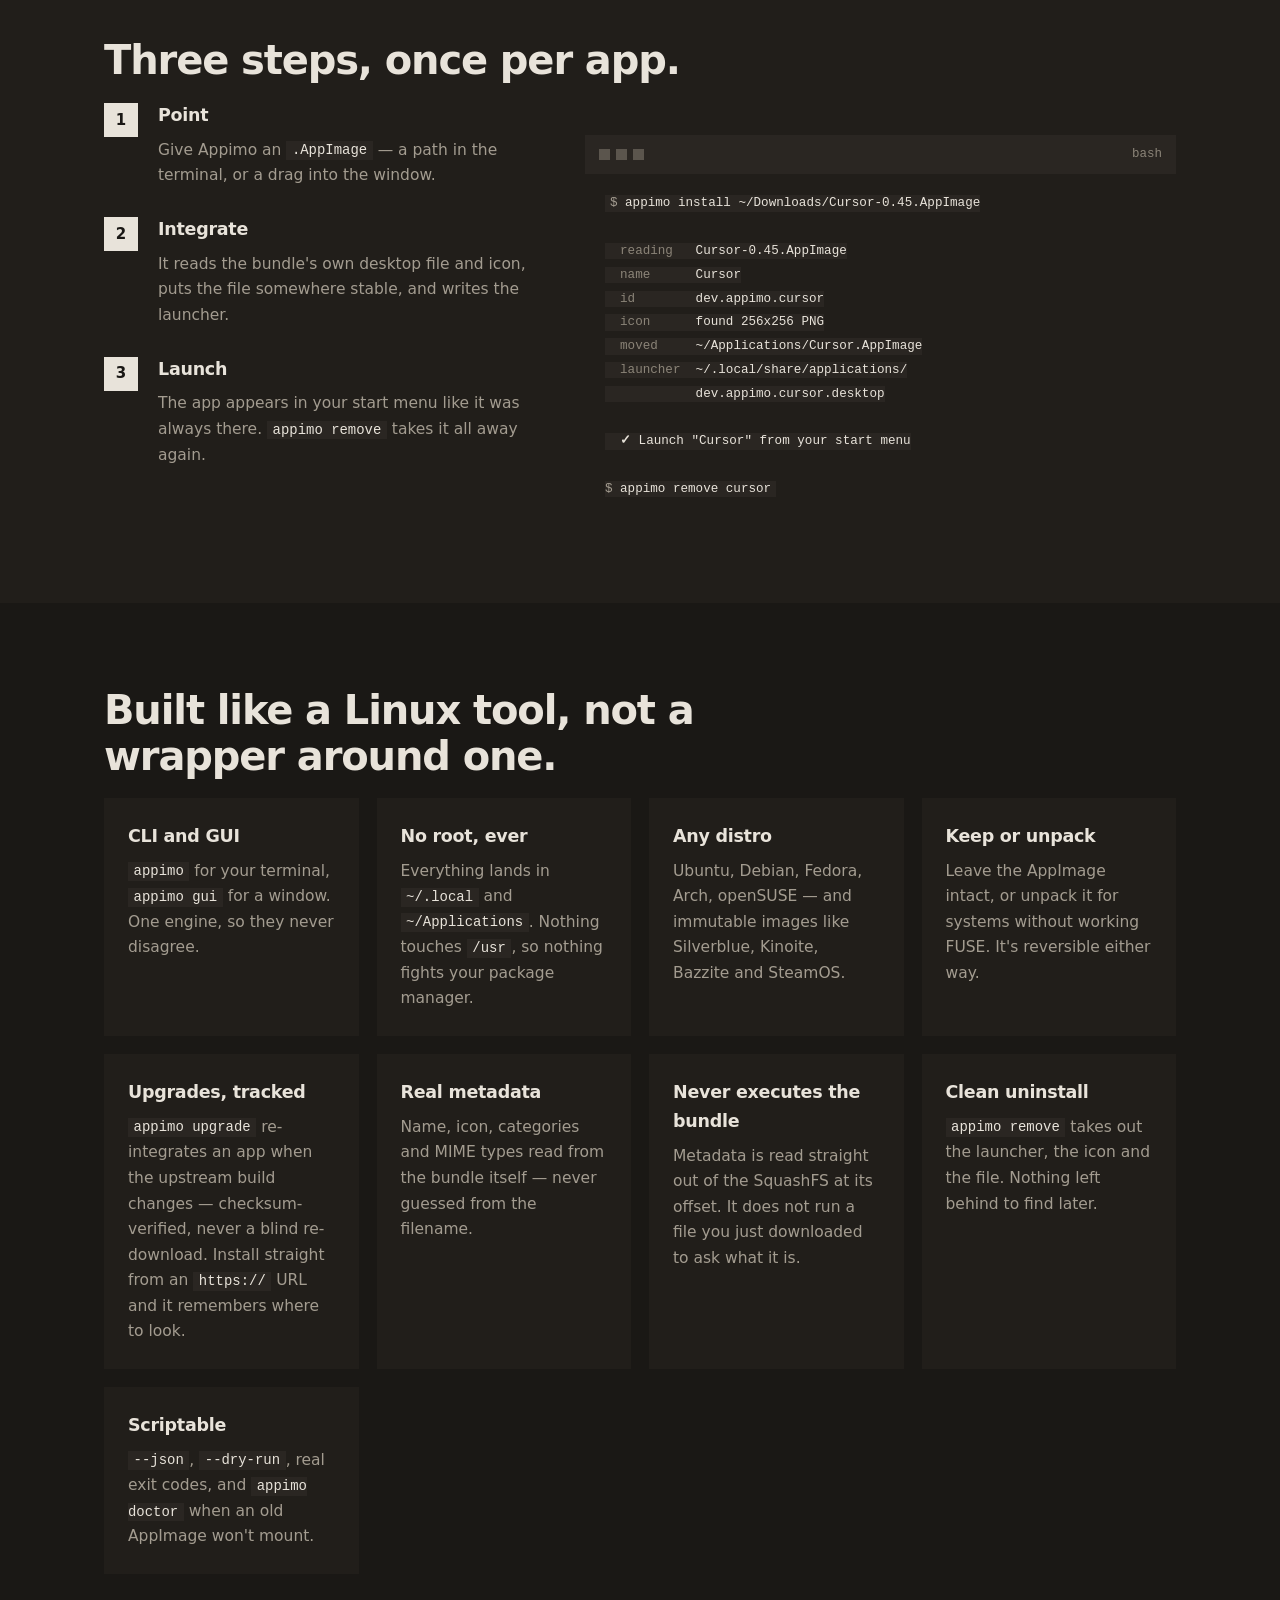
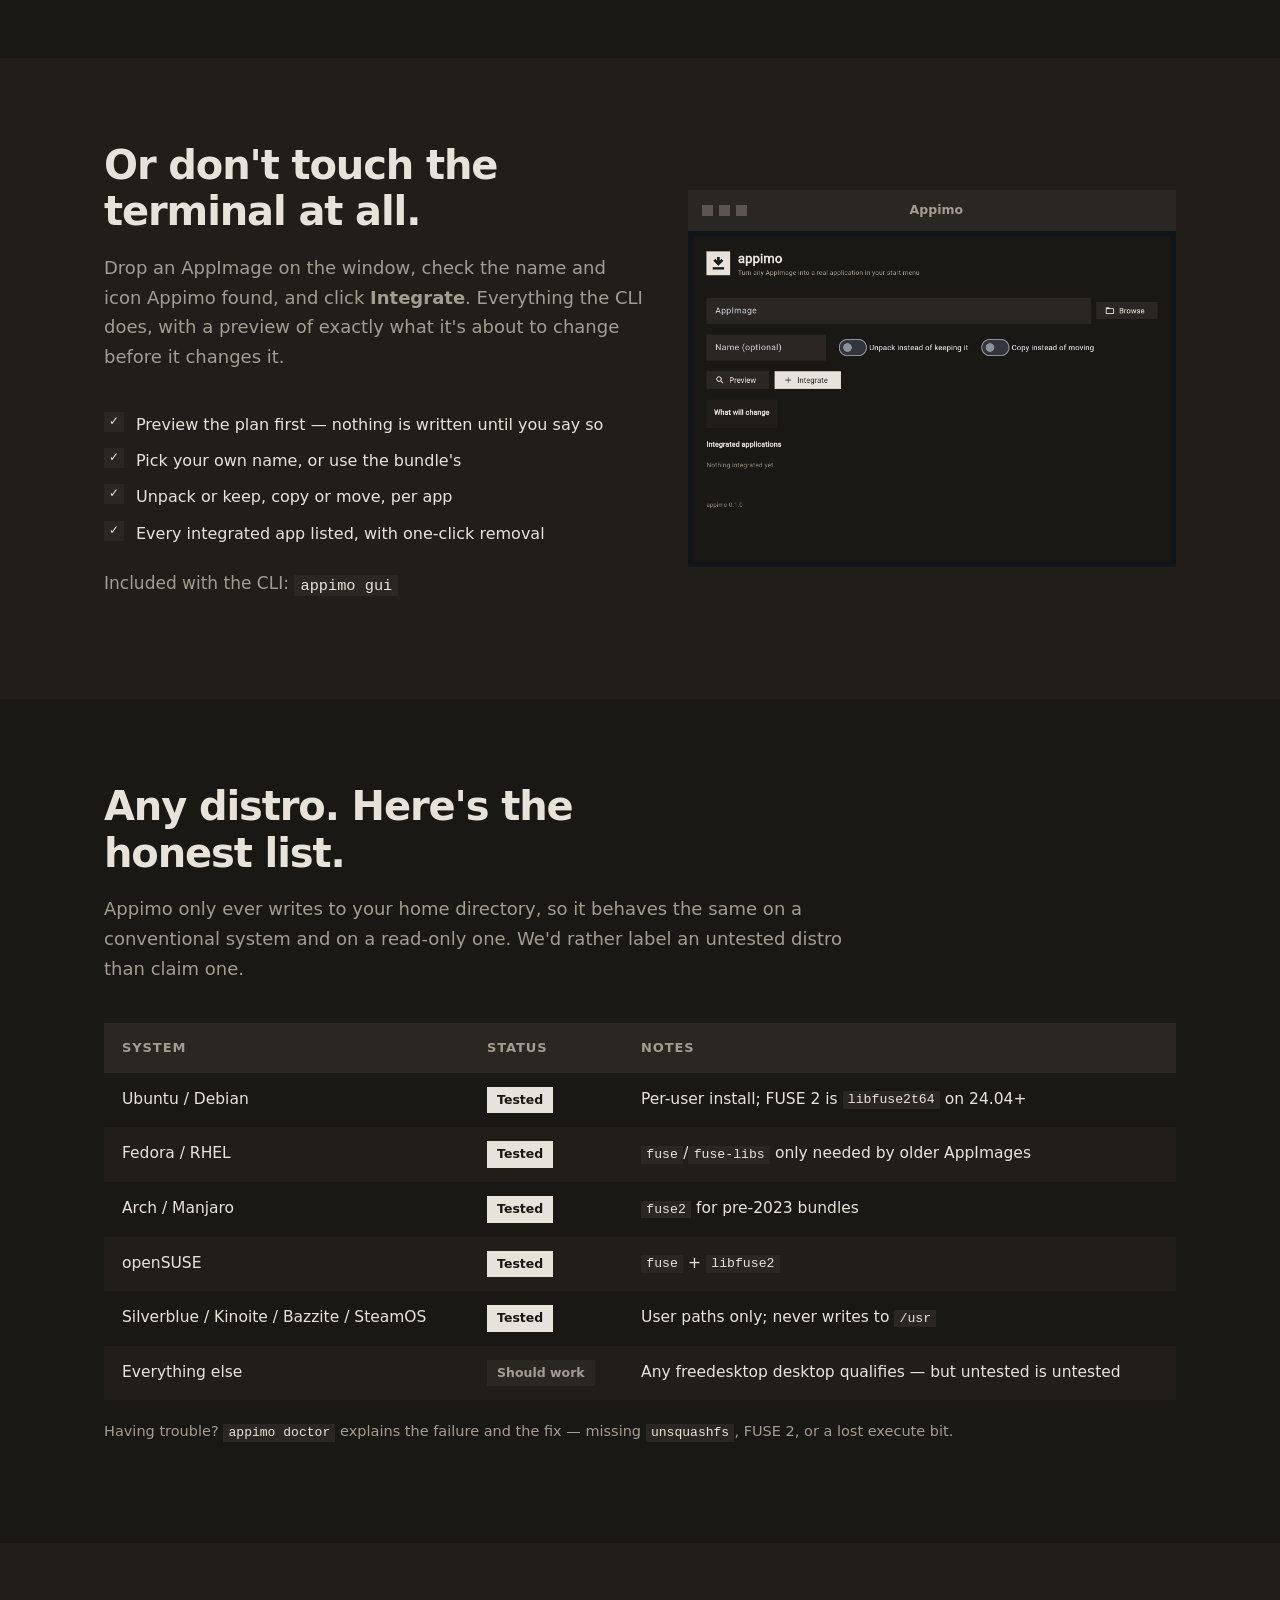
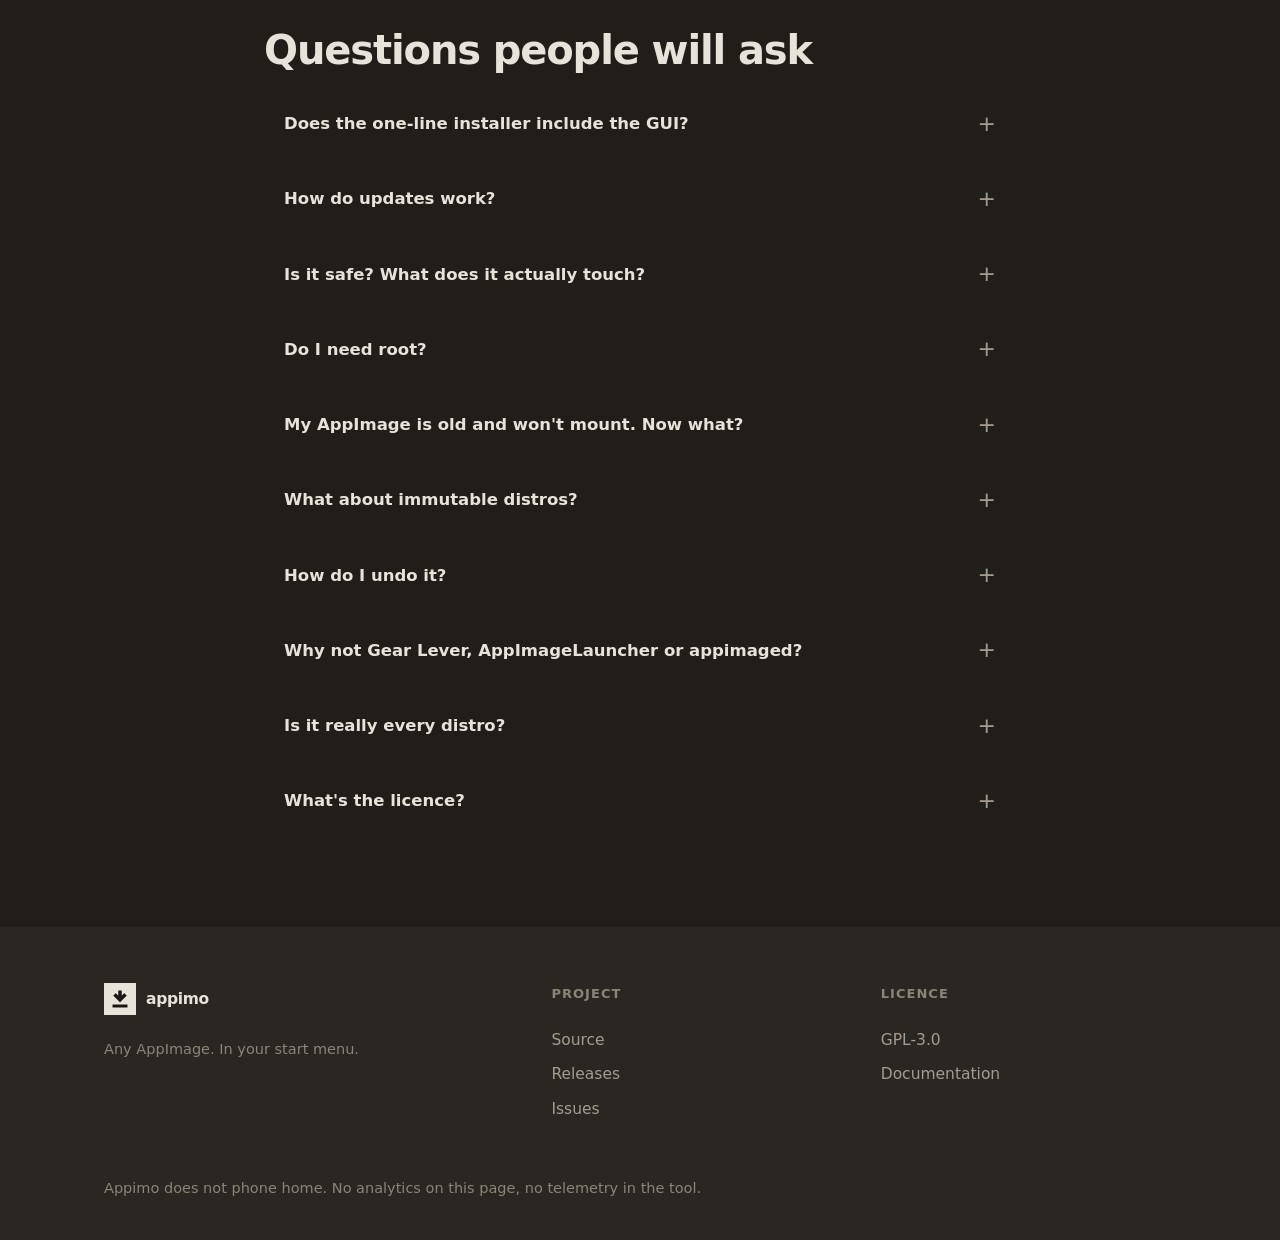
==== commit ee4ae79f: "appimo upgrade: checksum-tracked re-integration; URL installs; PyPI pipeline - 'appimo upgrade [name" ====
--- a/landing/index.html
+++ b/landing/index.html
@@ -217,6 +217,13 @@
         FUSE. It's reversible either way.</p>
       </article>
       <article class="card">
+        <h3>Upgrades, tracked</h3>
+        <p><code>appimo upgrade</code> re-integrates an app when the upstream
+        build changes — checksum-verified, never a blind re-download. Install
+        straight from an <code>https://</code> URL and it remembers where to
+        look.</p>
+      </article>
+      <article class="card">
         <h3>Real metadata</h3>
         <p>Name, icon, categories and MIME types read from the bundle itself —
         never guessed from the filename.</p>
@@ -311,7 +318,7 @@
   <div class="wrap wrap-narrow">
     <h2>Questions people will ask</h2>
 
-    <details class="faq" open>
+    <details class="faq">
       <summary>Does the one-line installer include the GUI?</summary>
       <p>Yes. The installer includes the graphical interface (Flet and its
       desktop runtime) and adds Appimo itself to your start menu, so it opens
@@ -322,6 +329,17 @@
       <code>pipx install 'appimo[gui]'</code> (or
       <code>uv tool install 'appimo[gui]'</code>), then <code>appimo menu</code>.
       </p>
+    </details>
+
+    <details class="faq">
+      <summary>How do updates work?</summary>
+      <p>Appimo records the checksum of every bundle it integrates. Install
+      from an <code>https://</code> URL once, and
+      <code>appimo upgrade</code> re-downloads and re-integrates the app only
+      when the upstream build has actually changed — verified against the
+      recorded checksum. Local files work too: change the file, run
+      <code>appimo upgrade</code>. An unpacked app stays unpacked, a kept one
+      stays kept.</p>
     </details>
 
     <details class="faq">
